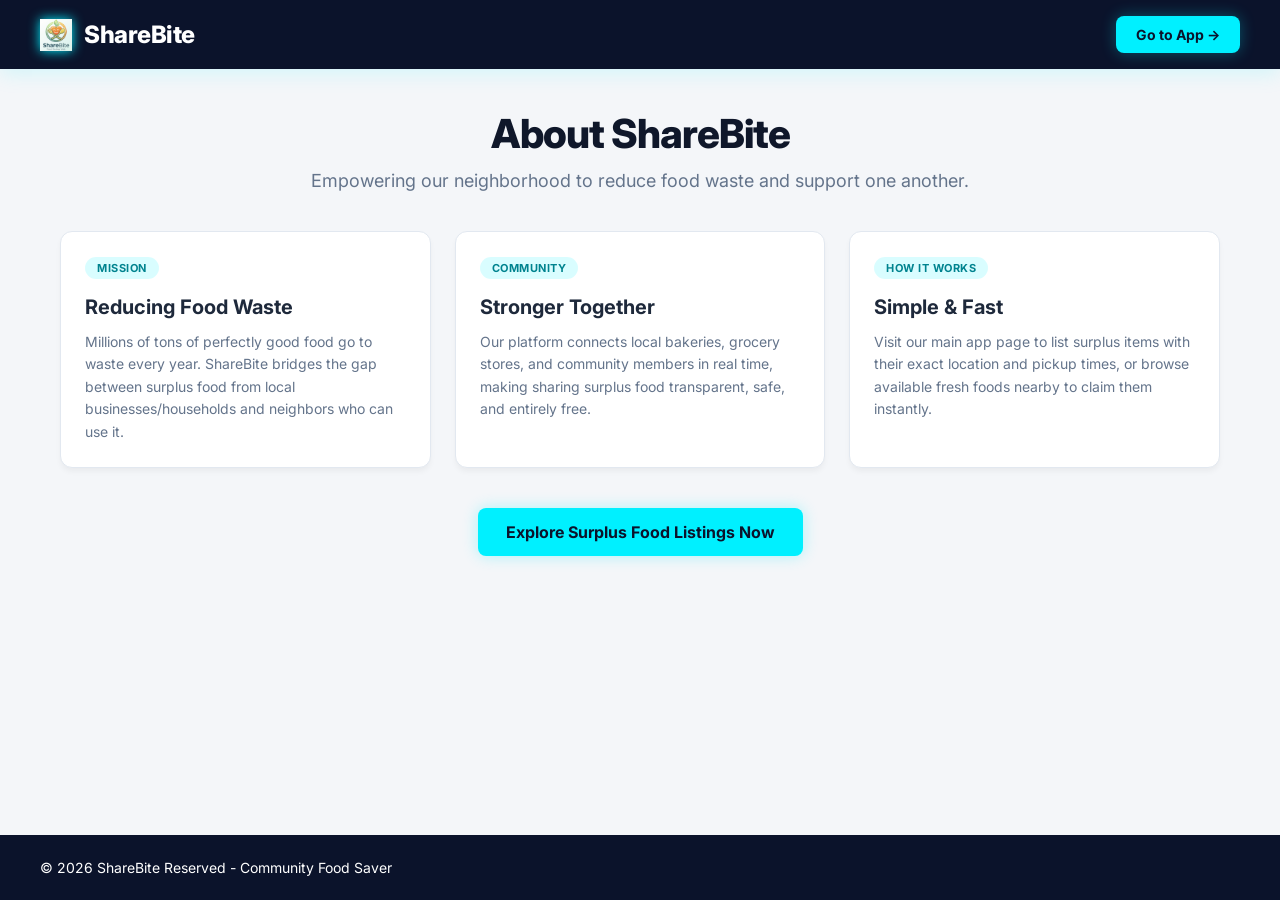
==== PRACTICE/index1.html @ c54151ba "new changes !" ====
<!DOCTYPE html>
<html lang="en">
<head>
    <meta charset="UTF-8">
    <meta name="viewport" content="width=device-width, initial-scale=1.0">
    <title>About ShareBite - Community Food Saver</title>
    <!-- Favicon using image.png -->
    <link rel="icon" type="image/png" href="image.png">
    <link rel="stylesheet" href="style.css">
    <!-- Google Fonts for exact typography -->
    <link href="https://fonts.googleapis.com/css2?family=Inter:wght@400;500;600;700;800&display=swap" rel="stylesheet">
</head>
<body>

    <!-- Header -->
    <header class="site-header">
        <div class="header-content">
            <div class="logo-area">
                <img src="image.png" alt="ShareBite Croissant Logo" class="logo-icon">
                <span class="logo-text">ShareBite</span>
            </div>
            <a href="index.html" class="donate-btn" style="text-decoration: none; display: inline-block;">Go to App &rarr;</a>
        </div>
    </header>

    <!-- Main Content -->
    <main class="main-content">
        <section class="hero-section">
            <h1>About ShareBite</h1>
            <p>Empowering our neighborhood to reduce food waste and support one another.</p>
        </section>

        <!-- Information Sections -->
        <div class="items-grid" style="grid-template-columns: repeat(auto-fit, minmax(300px, 1fr)); margin-bottom: 40px;">
            <div class="item-card">
                <div>
                    <span class="badge">MISSION</span>
                    <h3 class="item-title">Reducing Food Waste</h3>
                    <p style="color: var(--text-muted); font-size: 14px; line-height: 1.6;">
                        Millions of tons of perfectly good food go to waste every year. ShareBite bridges the gap between surplus food from local businesses/households and neighbors who can use it.
                    </p>
                </div>
            </div>

            <div class="item-card">
                <div>
                    <span class="badge">COMMUNITY</span>
                    <h3 class="item-title">Stronger Together</h3>
                    <p style="color: var(--text-muted); font-size: 14px; line-height: 1.6;">
                        Our platform connects local bakeries, grocery stores, and community members in real time, making sharing surplus food transparent, safe, and entirely free.
                    </p>
                </div>
            </div>

            <div class="item-card">
                <div>
                    <span class="badge">HOW IT WORKS</span>
                    <h3 class="item-title">Simple & Fast</h3>
                    <p style="color: var(--text-muted); font-size: 14px; line-height: 1.6;">
                        Visit our main app page to list surplus items with their exact location and pickup times, or browse available fresh foods nearby to claim them instantly.
                    </p>
                </div>
            </div>
        </div>

        <div style="text-align: center; margin-top: 20px;">
            <a href="index.html" class="donate-btn" style="display: inline-block; padding: 14px 28px; text-decoration: none; font-size: 16px;">Explore Surplus Food Listings Now</a>
        </div>
    </main>

    <!-- Footer -->
    <footer class="site-footer">
        <div class="footer-content">
            <p>&copy; 2026 ShareBite Reserved - Community Food Saver</p>
        </div>
    </footer>

</body>
</html>
---- PRACTICE/style.css ----
:root {
    /* Neon Blue Theme */
    --primary: #00f0ff;
    --primary-dark: #00bcd4;
    --primary-glow: rgba(0, 240, 255, 0.3);
    --bg-header: #0b132b;
    --bg-footer: #0b132b;
    --bg-body: #f4f6f9;
    --text-dark: #1e293b;
    --text-muted: #64748b;
    --white: #ffffff;
    --card-bg: #ffffff;
    --border-color: #e2e8f0;
}

* {
    box-sizing: border-box;
    margin: 0;
    padding: 0;
    font-family: 'Inter', sans-serif;
}

body {
    background-color: var(--bg-body);
    color: var(--text-dark);
    display: flex;
    flex-direction: column;
    min-height: 100vh;
}

/* Header */
.site-header {
    background-color: var(--bg-header);
    padding: 16px 32px;
    box-shadow: 0 4px 20px rgba(0, 240, 255, 0.15);
}

.header-content {
    max-width: 1200px;
    margin: 0 auto;
    display: flex;
    justify-content: space-between;
    align-items: center;
}

.logo-area {
    display: flex;
    align-items: center;
    gap: 12px;
}

.logo-icon {
    width: 32px;
    height: 32px;
    object-fit: contain;
    filter: drop-shadow(0 0 6px var(--primary));
}

.logo-text {
    color: var(--white);
    font-size: 24px;
    font-weight: 800;
    letter-spacing: -0.5px;
}

.donate-btn {
    background-color: var(--primary);
    color: #0b132b;
    border: none;
    padding: 10px 20px;
    border-radius: 8px;
    font-weight: 700;
    font-size: 14px;
    cursor: pointer;
    box-shadow: 0 0 15px var(--primary-glow);
    transition: all 0.2s ease;
}

.donate-btn:hover {
    background-color: #33f3ff;
    transform: translateY(-1px);
    box-shadow: 0 0 20px var(--primary);
}

/* Main Content */
.main-content {
    flex: 1;
    max-width: 1200px;
    width: 100%;
    margin: 0 auto;
    padding: 40px 20px;
}

.hero-section {
    text-align: center;
    margin-bottom: 40px;
}

.hero-section h1 {
    font-size: 40px;
    font-weight: 800;
    color: #0f172a;
    margin-bottom: 12px;
    letter-spacing: -1px;
}

.hero-section p {
    font-size: 18px;
    color: var(--text-muted);
}

/* Filter Bar */
.filter-bar {
    display: flex;
    justify-content: space-between;
    align-items: center;
    margin-bottom: 32px;
    gap: 16px;
    flex-wrap: wrap;
}

.search-wrapper {
    position: relative;
    flex: 1;
    min-width: 280px;
    max-width: 500px;
}

.search-icon {
    position: absolute;
    left: 16px;
    top: 50%;
    transform: translateY(-50%);
    color: var(--text-muted);
}

.search-wrapper input {
    width: 100%;
    padding: 12px 16px 12px 48px;
    border-radius: 8px;
    border: 1px solid var(--border-color);
    background-color: var(--white);
    font-size: 15px;
    outline: none;
    transition: all 0.2s;
}

.search-wrapper input:focus {
    border-color: var(--primary);
    box-shadow: 0 0 0 3px var(--primary-glow);
}

.category-filters {
    display: flex;
    gap: 8px;
    flex-wrap: wrap;
}

.filter-chip {
    background-color: var(--white);
    border: 1px solid var(--border-color);
    padding: 8px 18px;
    border-radius: 8px;
    font-size: 14px;
    font-weight: 600;
    color: var(--text-dark);
    cursor: pointer;
    transition: all 0.2s;
}

.filter-chip:hover {
    border-color: var(--primary);
}

.filter-chip.active {
    background-color: var(--primary);
    border-color: var(--primary);
    color: #0b132b;
    box-shadow: 0 0 10px var(--primary-glow);
}

/* Items Grid */
.items-grid {
    display: grid;
    grid-template-columns: repeat(auto-fill, minmax(340px, 1fr));
    gap: 24px;
}

.item-card {
    background-color: var(--card-bg);
    border-radius: 12px;
    padding: 24px;
    border: 1px solid var(--border-color);
    box-shadow: 0 4px 6px -1px rgba(0,0,0,0.05);
    display: flex;
    flex-direction: column;
    justify-content: space-between;
    transition: transform 0.2s, box-shadow 0.2s;
}

.item-card:hover {
    transform: translateY(-2px);
    box-shadow: 0 10px 15px -3px rgba(0, 240, 255, 0.1);
}

.badge {
    display: inline-block;
    padding: 4px 12px;
    border-radius: 20px;
    font-size: 11px;
    font-weight: 700;
    text-transform: uppercase;
    letter-spacing: 0.5px;
    width: fit-content;
    margin-bottom: 16px;
    background-color: rgba(0, 240, 255, 0.15);
    color: #00838f;
}

.item-title {
    font-size: 20px;
    font-weight: 700;
    color: var(--text-dark);
    margin-bottom: 12px;
}

.item-details {
    display: flex;
    flex-direction: column;
    gap: 8px;
    margin-bottom: 24px;
    color: var(--text-muted);
    font-size: 14px;
}

.claim-btn {
    width: 100%;
    background-color: var(--primary);
    color: #0b132b;
    border: none;
    padding: 12px;
    border-radius: 8px;
    font-weight: 700;
    font-size: 15px;
    cursor: pointer;
    transition: all 0.2s;
    box-shadow: 0 0 10px var(--primary-glow);
}

.claim-btn:hover:not(:disabled) {
    background-color: #33f3ff;
    box-shadow: 0 0 15px var(--primary);
}

.claim-btn:disabled {
    background-color: #e2e8f0;
    color: #94a3b8;
    cursor: not-allowed;
    box-shadow: none;
}

/* Footer */
.site-footer {
    background-color: var(--bg-footer);
    color: var(--white);
    padding: 24px;
    font-size: 14px;
}

.footer-content {
    max-width: 1200px;
    margin: 0 auto;
    display: flex;
    justify-content: space-between;
    align-items: center;
    flex-wrap: wrap;
    gap: 16px;
}

.reset-stock-btn {
    background: transparent;
    color: var(--primary);
    border: 1px dashed var(--primary);
    padding: 6px 12px;
    border-radius: 6px;
    font-size: 12px;
    cursor: pointer;
    transition: all 0.2s;
}

.reset-stock-btn:hover {
    background: rgba(0, 240, 255, 0.1);
}

/* Modal */
.modal-overlay {
    position: fixed;
    top: 0;
    left: 0;
    width: 100%;
    height: 100%;
    background: rgba(11, 19, 43, 0.7);
    backdrop-filter: blur(4px);
    display: flex;
    justify-content: center;
    align-items: center;
    opacity: 0;
    pointer-events: none;
    transition: opacity 0.2s;
    z-index: 1000;
}

.modal-overlay.active {
    opacity: 1;
    pointer-events: auto;
}

.modal {
    background: var(--white);
    padding: 32px;
    border-radius: 16px;
    width: 100%;
    max-width: 440px;
    box-shadow: 0 20px 25px -5px rgba(0,0,0,0.2);
}

.modal h2 {
    font-size: 22px;
    margin-bottom: 20px;
    color: var(--text-dark);
}

.form-group {
    margin-bottom: 16px;
}

.form-group label {
    display: block;
    font-size: 13px;
    font-weight: 600;
    margin-bottom: 6px;
    color: var(--text-dark);
}

.form-group input, .form-group select {
    width: 100%;
    padding: 10px 14px;
    border-radius: 8px;
    border: 1px solid var(--border-color);
    font-size: 14px;
    outline: none;
}

.form-group input:focus, .form-group select:focus {
    border-color: var(--primary);
    box-shadow: 0 0 0 3px var(--primary-glow);
}

.modal-actions {
    display: flex;
    gap: 12px;
    margin-top: 24px;
}

.cancel-btn, .submit-btn {
    flex: 1;
    padding: 10px;
    border-radius: 8px;
    font-weight: 600;
    font-size: 14px;
    cursor: pointer;
}

.cancel-btn {
    background: var(--bg-body);
    border: 1px solid var(--border-color);
    color: var(--text-muted);
}

.submit-btn {
    background: var(--primary);
    border: none;
    color: #0b132b;
    box-shadow: 0 0 10px var(--primary-glow);
}
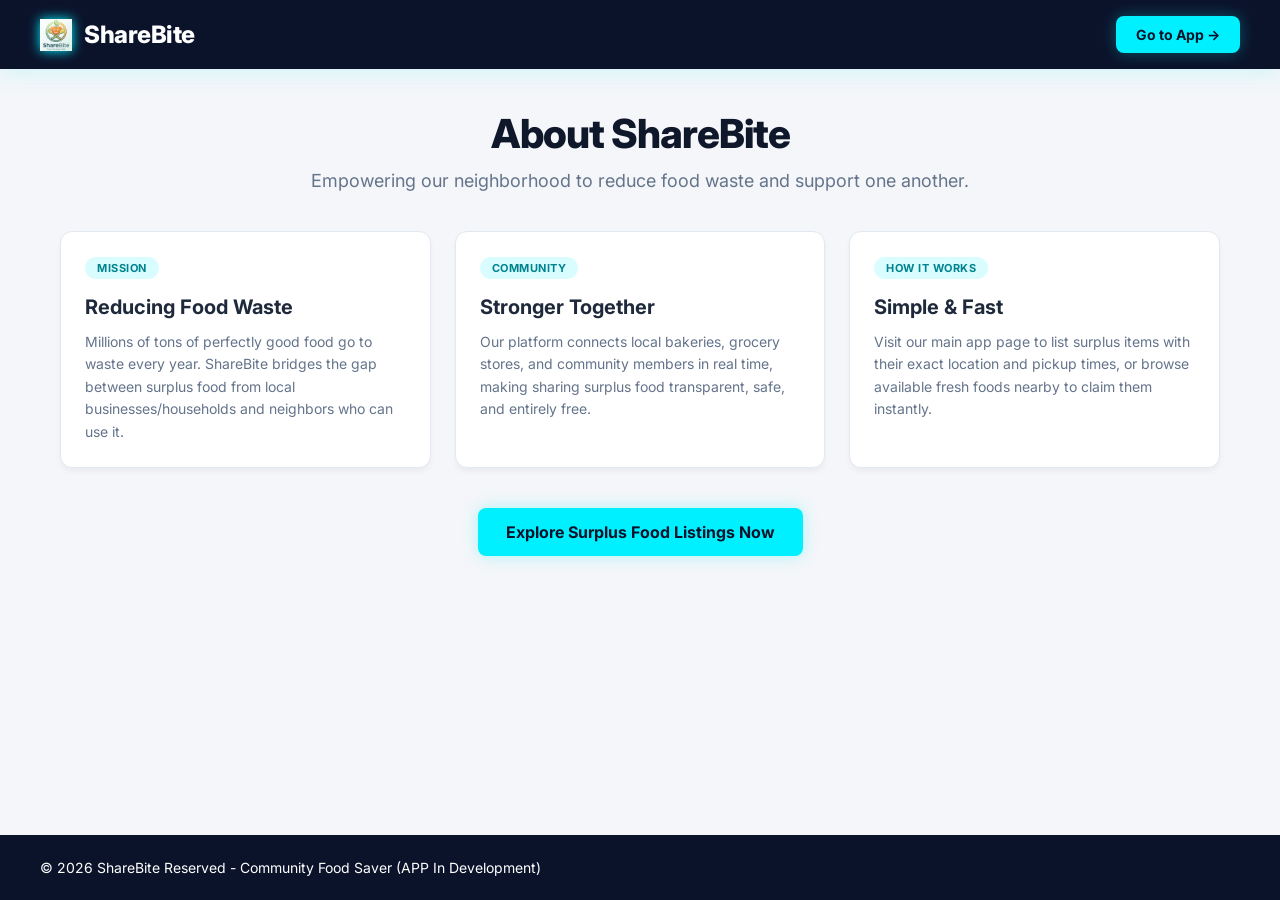
==== commit d954906f: "oi" ====
--- a/PRACTICE/index1.html
+++ b/PRACTICE/index1.html
@@ -71,7 +71,7 @@
     <!-- Footer -->
     <footer class="site-footer">
         <div class="footer-content">
-            <p>&copy; 2026 ShareBite Reserved - Community Food Saver</p>
+            <p>&copy; 2026 ShareBite Reserved - Community Food Saver (APP In Development)</p>
         </div>
     </footer>
 
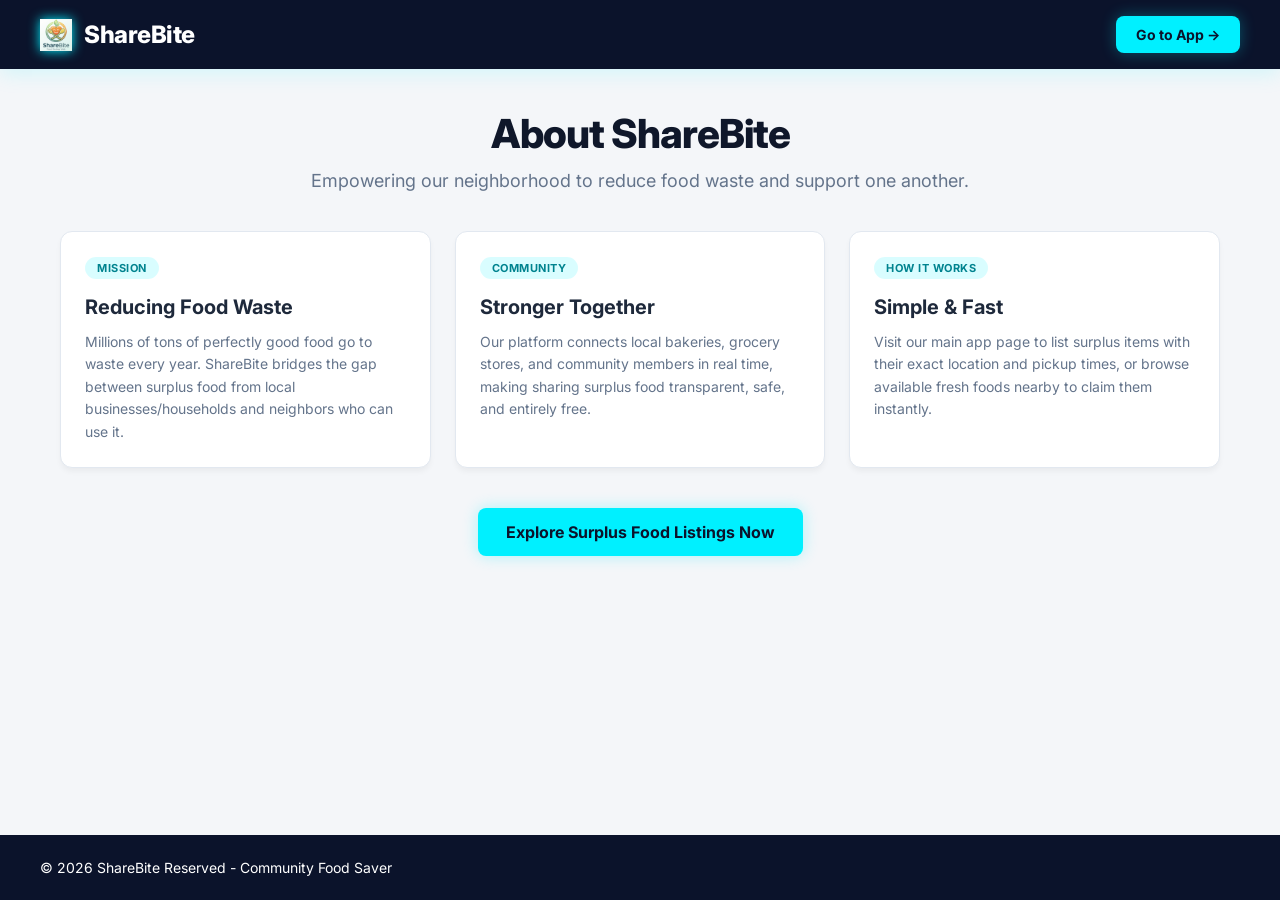
==== commit 8cfc60f6: "cc" ====
--- a/PRACTICE/index1.html
+++ b/PRACTICE/index1.html
@@ -71,7 +71,7 @@
     <!-- Footer -->
     <footer class="site-footer">
         <div class="footer-content">
-            <p>&copy; 2026 ShareBite Reserved - Community Food Saver (APP In Development)</p>
+            <p>&copy; 2026 ShareBite Reserved - Community Food Saver </p>
         </div>
     </footer>
 
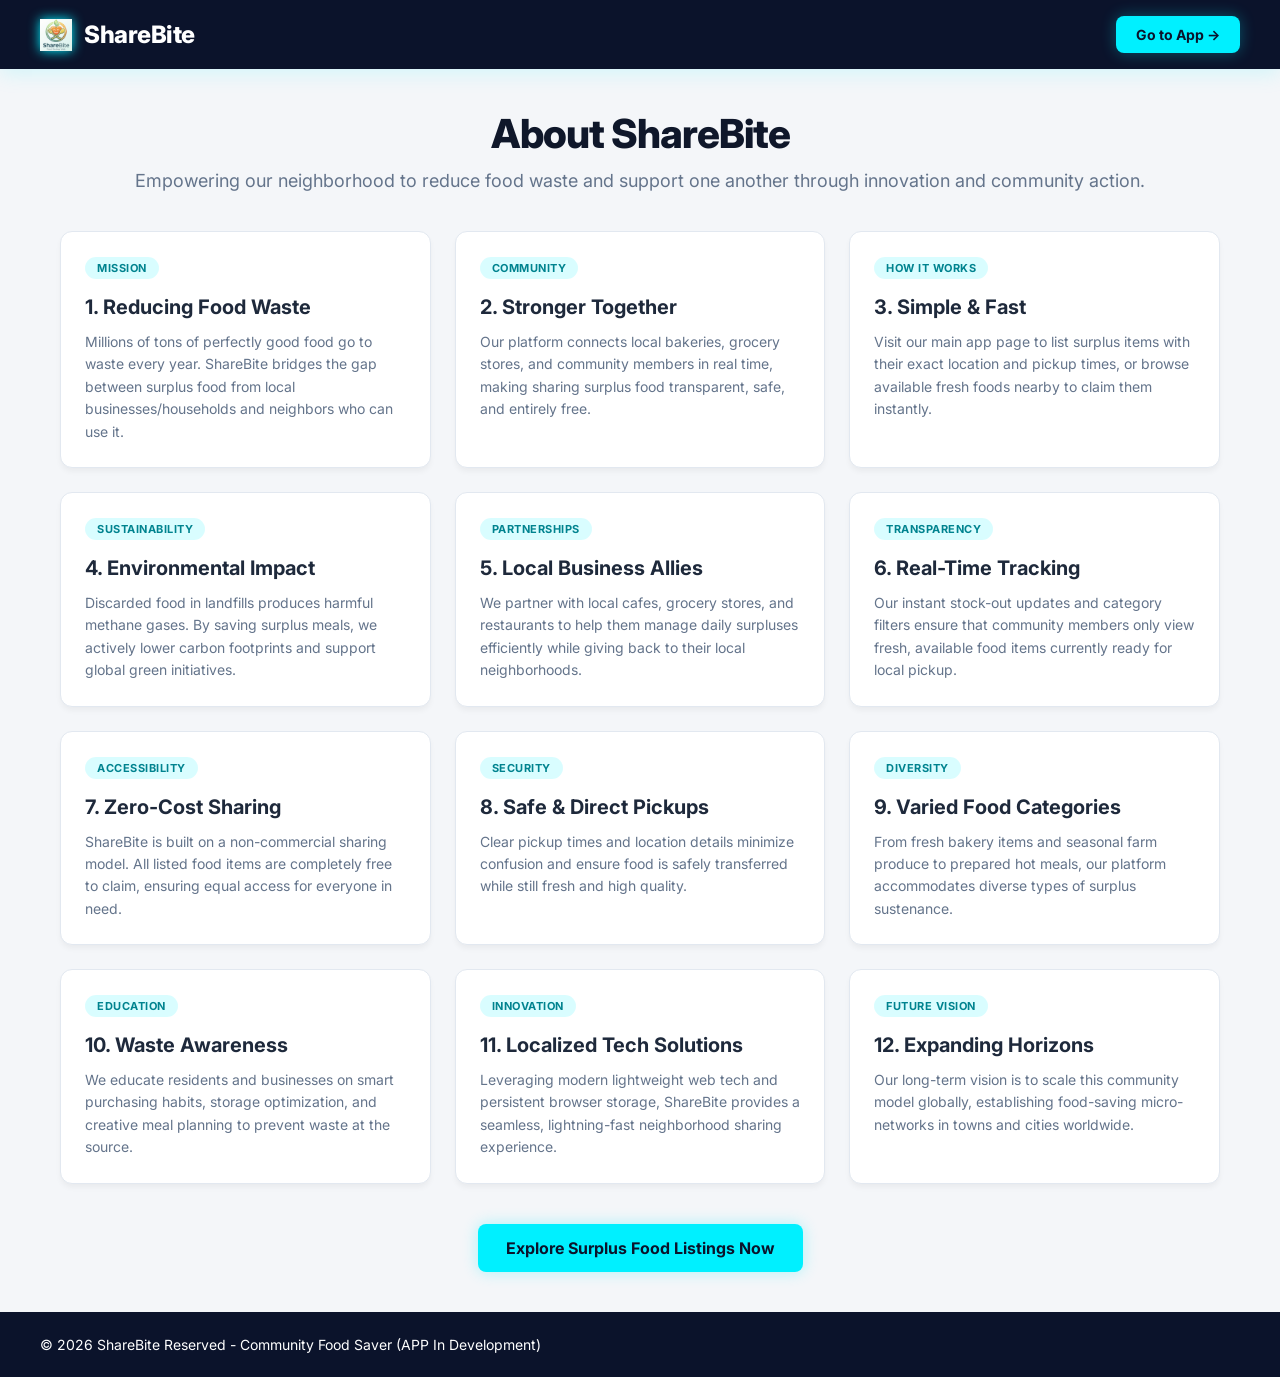
==== commit d22d0b18: "new change" ====
--- a/PRACTICE/index1.html
+++ b/PRACTICE/index1.html
@@ -27,40 +27,144 @@
     <main class="main-content">
         <section class="hero-section">
             <h1>About ShareBite</h1>
-            <p>Empowering our neighborhood to reduce food waste and support one another.</p>
+            <p>Empowering our neighborhood to reduce food waste and support one another through innovation and community action.</p>
         </section>
 
-        <!-- Information Sections -->
+        <!-- Information Sections (12 Parts) -->
         <div class="items-grid" style="grid-template-columns: repeat(auto-fit, minmax(300px, 1fr)); margin-bottom: 40px;">
+            
+            <!-- Part 1 -->
             <div class="item-card">
                 <div>
                     <span class="badge">MISSION</span>
-                    <h3 class="item-title">Reducing Food Waste</h3>
+                    <h3 class="item-title">1. Reducing Food Waste</h3>
                     <p style="color: var(--text-muted); font-size: 14px; line-height: 1.6;">
                         Millions of tons of perfectly good food go to waste every year. ShareBite bridges the gap between surplus food from local businesses/households and neighbors who can use it.
                     </p>
                 </div>
             </div>
 
+            <!-- Part 2 -->
             <div class="item-card">
                 <div>
                     <span class="badge">COMMUNITY</span>
-                    <h3 class="item-title">Stronger Together</h3>
+                    <h3 class="item-title">2. Stronger Together</h3>
                     <p style="color: var(--text-muted); font-size: 14px; line-height: 1.6;">
                         Our platform connects local bakeries, grocery stores, and community members in real time, making sharing surplus food transparent, safe, and entirely free.
                     </p>
                 </div>
             </div>
 
+            <!-- Part 3 -->
             <div class="item-card">
                 <div>
                     <span class="badge">HOW IT WORKS</span>
-                    <h3 class="item-title">Simple & Fast</h3>
+                    <h3 class="item-title">3. Simple & Fast</h3>
                     <p style="color: var(--text-muted); font-size: 14px; line-height: 1.6;">
                         Visit our main app page to list surplus items with their exact location and pickup times, or browse available fresh foods nearby to claim them instantly.
                     </p>
                 </div>
             </div>
+
+            <!-- Part 4 -->
+            <div class="item-card">
+                <div>
+                    <span class="badge">SUSTAINABILITY</span>
+                    <h3 class="item-title">4. Environmental Impact</h3>
+                    <p style="color: var(--text-muted); font-size: 14px; line-height: 1.6;">
+                        Discarded food in landfills produces harmful methane gases. By saving surplus meals, we actively lower carbon footprints and support global green initiatives.
+                    </p>
+                </div>
+            </div>
+
+            <!-- Part 5 -->
+            <div class="item-card">
+                <div>
+                    <span class="badge">PARTNERSHIPS</span>
+                    <h3 class="item-title">5. Local Business Allies</h3>
+                    <p style="color: var(--text-muted); font-size: 14px; line-height: 1.6;">
+                        We partner with local cafes, grocery stores, and restaurants to help them manage daily surpluses efficiently while giving back to their local neighborhoods.
+                    </p>
+                </div>
+            </div>
+
+            <!-- Part 6 -->
+            <div class="item-card">
+                <div>
+                    <span class="badge">TRANSPARENCY</span>
+                    <h3 class="item-title">6. Real-Time Tracking</h3>
+                    <p style="color: var(--text-muted); font-size: 14px; line-height: 1.6;">
+                        Our instant stock-out updates and category filters ensure that community members only view fresh, available food items currently ready for local pickup.
+                    </p>
+                </div>
+            </div>
+
+            <!-- Part 7 -->
+            <div class="item-card">
+                <div>
+                    <span class="badge">ACCESSIBILITY</span>
+                    <h3 class="item-title">7. Zero-Cost Sharing</h3>
+                    <p style="color: var(--text-muted); font-size: 14px; line-height: 1.6;">
+                        ShareBite is built on a non-commercial sharing model. All listed food items are completely free to claim, ensuring equal access for everyone in need.
+                    </p>
+                </div>
+            </div>
+
+            <!-- Part 8 -->
+            <div class="item-card">
+                <div>
+                    <span class="badge">SECURITY</span>
+                    <h3 class="item-title">8. Safe & Direct Pickups</h3>
+                    <p style="color: var(--text-muted); font-size: 14px; line-height: 1.6;">
+                        Clear pickup times and location details minimize confusion and ensure food is safely transferred while still fresh and high quality.
+                    </p>
+                </div>
+            </div>
+
+            <!-- Part 9 -->
+            <div class="item-card">
+                <div>
+                    <span class="badge">DIVERSITY</span>
+                    <h3 class="item-title">9. Varied Food Categories</h3>
+                    <p style="color: var(--text-muted); font-size: 14px; line-height: 1.6;">
+                        From fresh bakery items and seasonal farm produce to prepared hot meals, our platform accommodates diverse types of surplus sustenance.
+                    </p>
+                </div>
+            </div>
+
+            <!-- Part 10 -->
+            <div class="item-card">
+                <div>
+                    <span class="badge">EDUCATION</span>
+                    <h3 class="item-title">10. Waste Awareness</h3>
+                    <p style="color: var(--text-muted); font-size: 14px; line-height: 1.6;">
+                        We educate residents and businesses on smart purchasing habits, storage optimization, and creative meal planning to prevent waste at the source.
+                    </p>
+                </div>
+            </div>
+
+            <!-- Part 11 -->
+            <div class="item-card">
+                <div>
+                    <span class="badge">INNOVATION</span>
+                    <h3 class="item-title">11. Localized Tech Solutions</h3>
+                    <p style="color: var(--text-muted); font-size: 14px; line-height: 1.6;">
+                        Leveraging modern lightweight web tech and persistent browser storage, ShareBite provides a seamless, lightning-fast neighborhood sharing experience.
+                    </p>
+                </div>
+            </div>
+
+            <!-- Part 12 -->
+            <div class="item-card">
+                <div>
+                    <span class="badge">FUTURE VISION</span>
+                    <h3 class="item-title">12. Expanding Horizons</h3>
+                    <p style="color: var(--text-muted); font-size: 14px; line-height: 1.6;">
+                        Our long-term vision is to scale this community model globally, establishing food-saving micro-networks in towns and cities worldwide.
+                    </p>
+                </div>
+            </div>
+
         </div>
 
         <div style="text-align: center; margin-top: 20px;">
@@ -71,7 +175,7 @@
     <!-- Footer -->
     <footer class="site-footer">
         <div class="footer-content">
-            <p>&copy; 2026 ShareBite Reserved - Community Food Saver </p>
+            <p>&copy; 2026 ShareBite Reserved - Community Food Saver (APP In Development)</p>
         </div>
     </footer>
 
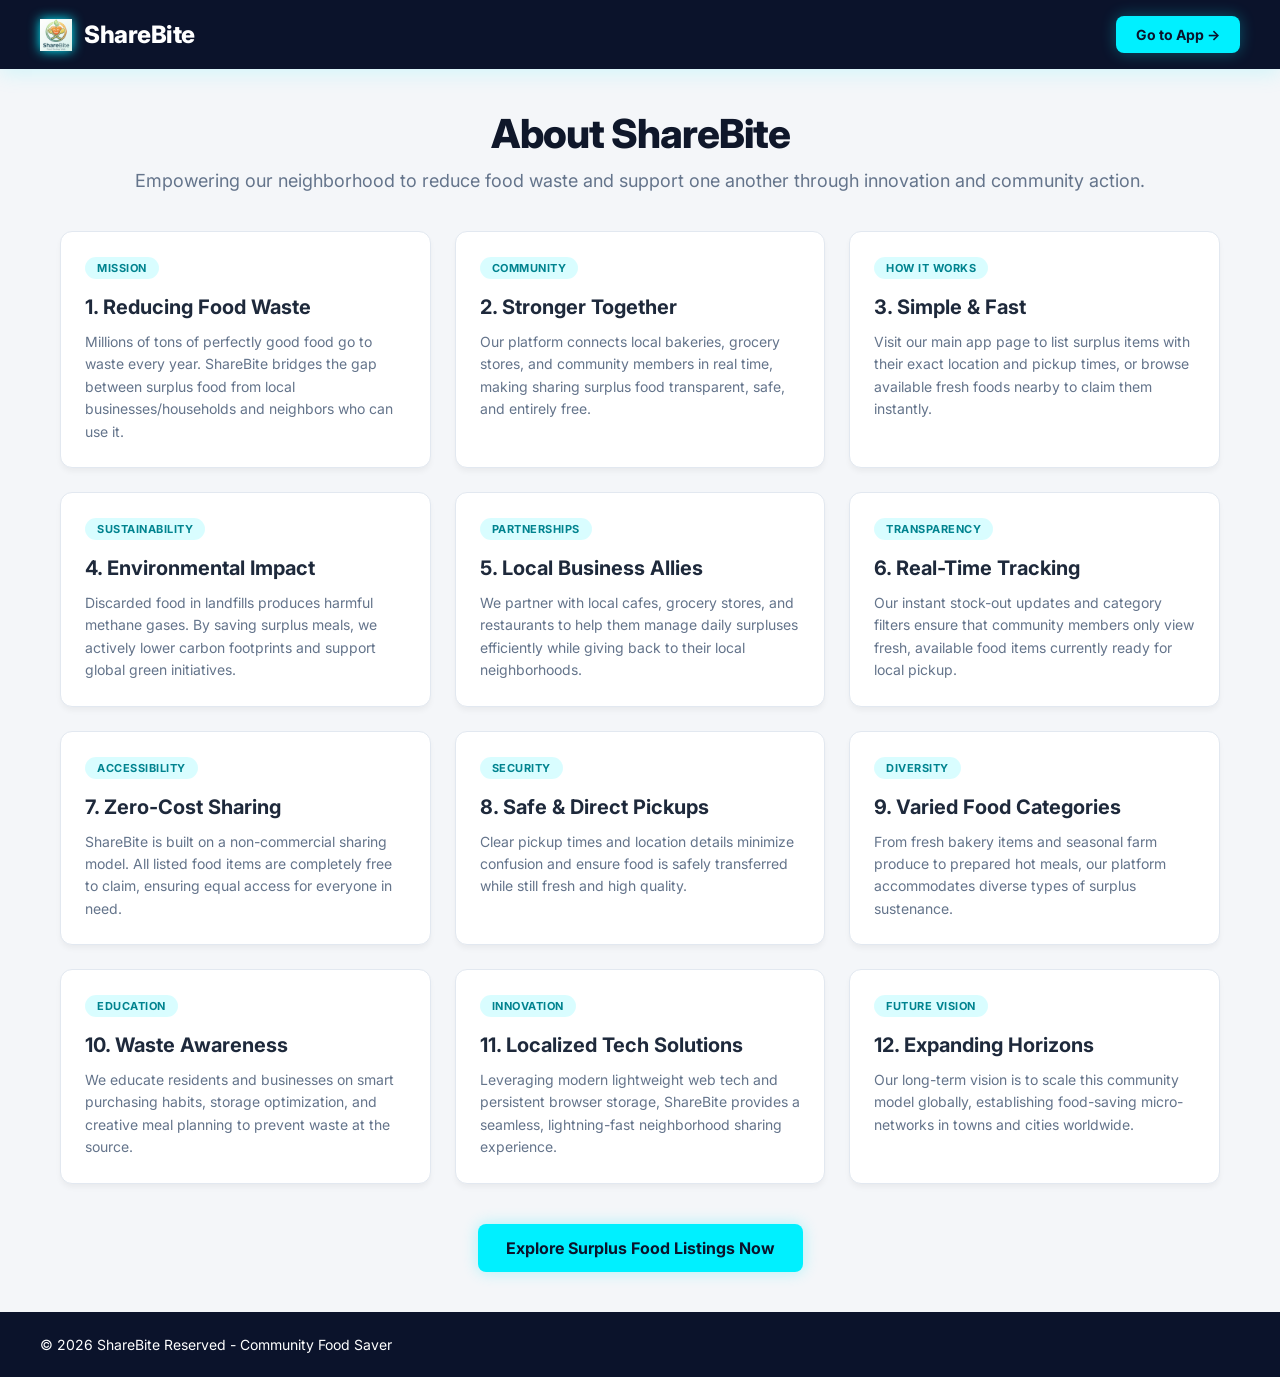
==== commit 8b52cdac: "final chnage" ====
--- a/PRACTICE/index1.html
+++ b/PRACTICE/index1.html
@@ -175,7 +175,7 @@
     <!-- Footer -->
     <footer class="site-footer">
         <div class="footer-content">
-            <p>&copy; 2026 ShareBite Reserved - Community Food Saver (APP In Development)</p>
+            <p>&copy; 2026 ShareBite Reserved - Community Food Saver </p>
         </div>
     </footer>
 
